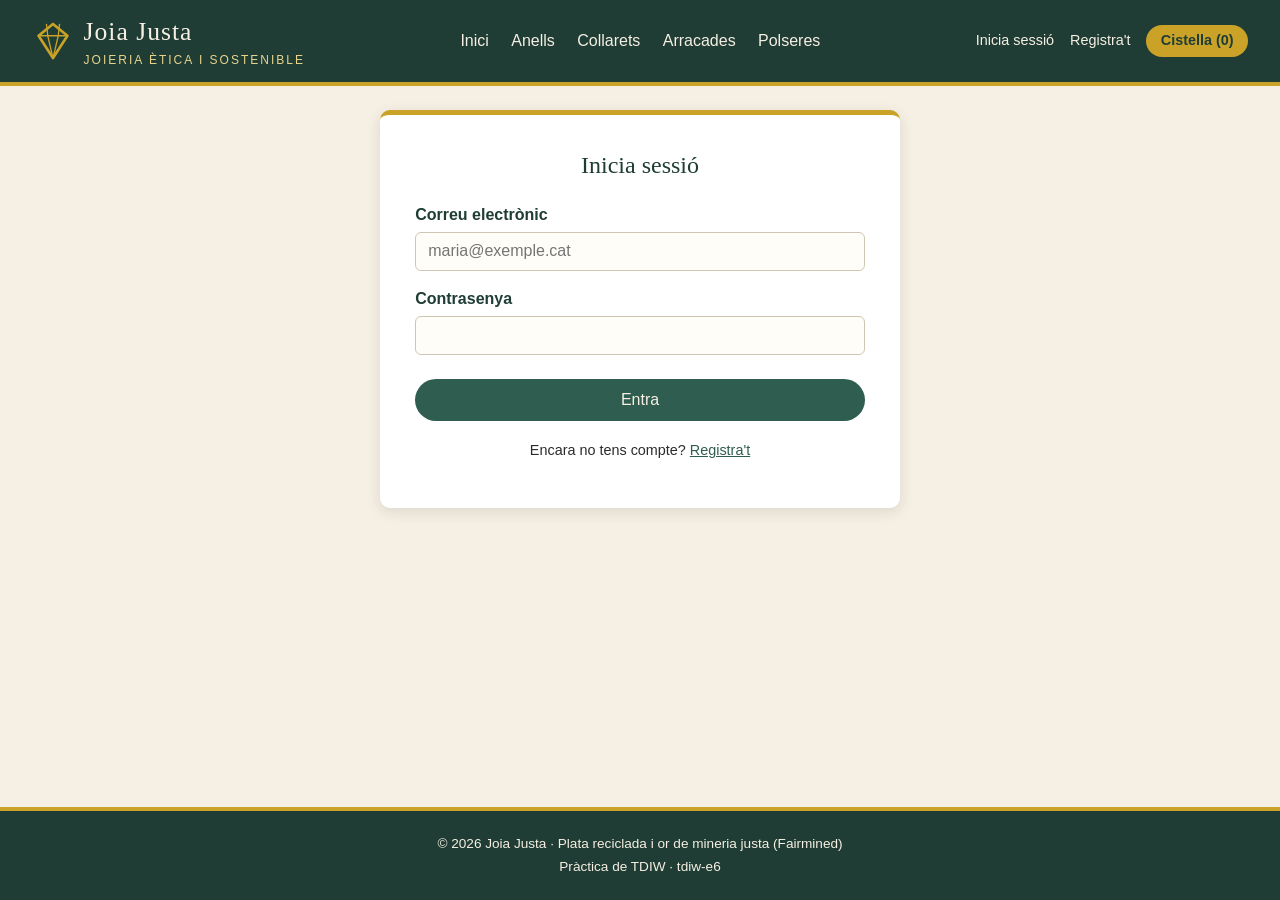
==== login.html @ aa1321f2 "Sessió 1: layout HTML5/CSS de la botiga Joia Justa Afegeix el control d'accés (.htaccess), les pàgin" ====
<!DOCTYPE html>
<html lang="ca">
<head>
    <meta charset="utf-8">
    <meta name="viewport" content="width=device-width, initial-scale=1">
    <title>Inicia sessió | Joia Justa</title>
    <link rel="stylesheet" href="css/estils.css">
</head>
<body>

<header class="capcalera">
    <a href="index.html" class="logo">
        <img src="img/logo.svg" alt="Logotip de Joia Justa">
        <span>Joia Justa<small>Joieria ètica i sostenible</small></span>
    </a>

    <nav class="menu">
        <ul>
            <li><a href="index.html">Inici</a></li>
            <li><a href="productes.html">Anells</a></li>
            <li><a href="productes.html">Collarets</a></li>
            <li><a href="productes.html">Arracades</a></li>
            <li><a href="productes.html">Polseres</a></li>
        </ul>
    </nav>

    <div class="usuari">
        <a href="login.html">Inicia sessió</a>
        <a href="registre.html">Registra't</a>
        <a href="#" class="cistella">Cistella (0)</a>
    </div>
</header>

<main>
    <section class="formulari">
        <h1>Inicia sessió</h1>

        <form action="#" method="post">
            <fieldset>
                <div class="camp">
                    <label for="email">Correu electrònic</label>
                    <input type="email" id="email" name="email" required
                           placeholder="maria@exemple.cat">
                </div>

                <div class="camp">
                    <label for="password">Contrasenya</label>
                    <input type="password" id="password" name="password" required
                           placeholder=" ">
                </div>

                <button type="submit" class="boto">Entra</button>
            </fieldset>
        </form>

        <p class="peu-formulari">Encara no tens compte? <a href="registre.html">Registra't</a></p>
    </section>
</main>

<footer class="peu">
    <p>&copy; 2026 Joia Justa &middot; Plata reciclada i or de mineria justa (Fairmined)</p>
    <p>Pràctica de TDIW &middot; tdiw-e6</p>
</footer>

</body>
</html>
---- css/estils.css ----
/* ==========================================================
   Joia Justa - Joieria ètica i sostenible
   Full d'estils principal
   ========================================================== */

:root {
    --verd-fosc: #1f3d35;
    --verd: #2f5d50;
    --verd-clar: #7fb7a4;
    --or: #c9a227;
    --or-clar: #e8d48b;
    --crema: #f6efe3;
    --blanc: #ffffff;
    --text: #2b2b2b;
    --text-suau: #6b6b6b;
    --robi: #b5475b;
    --radi: 10px;
    --ombra: 0 4px 14px rgba(31, 61, 53, 0.12);
}

* {
    box-sizing: border-box;
}

body {
    margin: 0;
    font-family: "Segoe UI", Helvetica, Arial, sans-serif;
    color: var(--text);
    background-color: var(--crema);
    line-height: 1.5;
    display: flex;
    flex-direction: column;
    min-height: 100vh;
}

h1, h2, h3 {
    font-family: Georgia, "Times New Roman", serif;
    color: var(--verd-fosc);
    font-weight: normal;
}

a {
    color: var(--verd);
}

img {
    max-width: 100%;
    display: block;
}

/* ---------- Capçalera ---------- */

.capcalera {
    background-color: var(--verd-fosc);
    color: var(--crema);
    padding: 0.8rem 2rem;
    display: flex;
    align-items: center;
    justify-content: space-between;
    flex-wrap: wrap;
    gap: 1rem;
    border-bottom: 4px solid var(--or);
}

.logo {
    display: flex;
    align-items: center;
    gap: 0.6rem;
    text-decoration: none;
    color: var(--crema);
}

.logo img {
    width: 42px;
    height: 42px;
}

.logo span {
    font-family: Georgia, serif;
    font-size: 1.6rem;
    letter-spacing: 1px;
}

.logo small {
    display: block;
    font-family: "Segoe UI", Helvetica, Arial, sans-serif;
    font-size: 0.75rem;
    color: var(--or-clar);
    letter-spacing: 2px;
    text-transform: uppercase;
}

.menu ul {
    list-style: none;
    margin: 0;
    padding: 0;
    display: flex;
    gap: 1.4rem;
    flex-wrap: wrap;
}

.menu a {
    color: var(--crema);
    text-decoration: none;
    padding-bottom: 2px;
    border-bottom: 2px solid transparent;
}

.menu a:hover,
.menu a.actiu {
    color: var(--or-clar);
    border-bottom-color: var(--or);
}

.usuari {
    display: flex;
    gap: 1rem;
    align-items: center;
}

.usuari a {
    color: var(--crema);
    text-decoration: none;
    font-size: 0.9rem;
}

.cistella {
    background-color: var(--or);
    color: var(--verd-fosc) !important;
    padding: 0.35rem 0.9rem;
    border-radius: 20px;
    font-weight: bold;
}

/* ---------- Contingut principal ---------- */

main {
    flex: 1;
    width: 100%;
    max-width: 1100px;
    margin: 0 auto;
    padding: 1.5rem 1rem 3rem;
}

.banner {
    text-align: center;
    padding: 2.5rem 1rem;
    margin-bottom: 2rem;
    background: linear-gradient(135deg, var(--verd) 0%, var(--verd-fosc) 100%);
    color: var(--crema);
    border-radius: var(--radi);
    box-shadow: var(--ombra);
}

.banner h1 {
    color: var(--crema);
    font-size: 2.2rem;
    margin: 0 0 0.5rem;
}

.banner p {
    margin: 0;
    color: var(--or-clar);
}

.ruta {
    font-size: 0.9rem;
    color: var(--text-suau);
    margin-bottom: 1rem;
}

.ruta a {
    color: var(--text-suau);
}

/* ---------- Graella de targetes (categories i productes) ---------- */

.graella {
    display: grid;
    grid-template-columns: repeat(auto-fill, minmax(220px, 1fr));
    gap: 1.5rem;
}

.targeta {
    background-color: var(--blanc);
    border-radius: var(--radi);
    overflow: hidden;
    box-shadow: var(--ombra);
    text-decoration: none;
    color: var(--text);
    display: flex;
    flex-direction: column;
    transition: transform 0.2s, box-shadow 0.2s;
}

.targeta:hover {
    transform: translateY(-4px);
    box-shadow: 0 8px 22px rgba(31, 61, 53, 0.22);
}

.targeta img {
    width: 100%;
    aspect-ratio: 1 / 1;
    object-fit: cover;
}

.targeta .info {
    padding: 0.9rem 1rem 1.1rem;
    border-top: 3px solid var(--or);
}

.targeta h2,
.targeta h3 {
    margin: 0 0 0.3rem;
    font-size: 1.2rem;
}

.targeta p {
    margin: 0;
    font-size: 0.9rem;
    color: var(--text-suau);
}

.preu {
    font-weight: bold;
    color: var(--verd) !important;
    font-size: 1.05rem !important;
    margin-top: 0.4rem !important;
}

.etiqueta {
    display: inline-block;
    font-size: 0.7rem;
    text-transform: uppercase;
    letter-spacing: 1px;
    background-color: var(--verd-clar);
    color: var(--verd-fosc);
    padding: 0.1rem 0.5rem;
    border-radius: 4px;
    margin-bottom: 0.4rem;
}

/* ---------- Valors (pàgina d'inici) ---------- */

.valors {
    display: grid;
    grid-template-columns: repeat(auto-fit, minmax(220px, 1fr));
    gap: 1rem;
    margin-top: 2.5rem;
}

.valors article {
    background-color: var(--blanc);
    border-left: 4px solid var(--or);
    padding: 1rem 1.2rem;
    border-radius: 0 var(--radi) var(--radi) 0;
}

.valors h3 {
    margin: 0 0 0.3rem;
}

.valors p {
    margin: 0;
    font-size: 0.9rem;
}

/* ---------- Detall de producte ---------- */

.detall {
    display: grid;
    grid-template-columns: 1fr 1fr;
    gap: 2.5rem;
    background-color: var(--blanc);
    padding: 2rem;
    border-radius: var(--radi);
    box-shadow: var(--ombra);
}

.detall img {
    border-radius: var(--radi);
    border: 1px solid var(--or-clar);
}

.detall h1 {
    margin-top: 0;
    font-size: 2rem;
}

.detall .preu {
    font-size: 1.6rem !important;
}

.caracteristiques {
    list-style: none;
    padding: 0;
    margin: 1rem 0;
}

.caracteristiques li {
    padding: 0.4rem 0;
    border-bottom: 1px dashed var(--or-clar);
}

.caracteristiques strong {
    color: var(--verd);
}

.afegir {
    display: flex;
    gap: 0.8rem;
    align-items: center;
    margin-top: 1.5rem;
}

.afegir input[type="number"] {
    width: 80px;
    flex: none;
}

/* ---------- Formularis ---------- */

.formulari {
    max-width: 520px;
    margin: 0 auto;
    background-color: var(--blanc);
    padding: 2rem 2.2rem;
    border-radius: var(--radi);
    box-shadow: var(--ombra);
    border-top: 5px solid var(--or);
}

.formulari h1 {
    margin-top: 0;
    text-align: center;
}

.formulari fieldset {
    min-width: 0;
    border: none;
    padding: 0;
    margin: 0;
}

.camp {
    display: flex;
    flex-direction: column;
    margin-bottom: 1rem;
}

.camp label {
    font-weight: 600;
    margin-bottom: 0.3rem;
    color: var(--verd-fosc);
}

.camp small {
    color: var(--text-suau);
    font-size: 0.8rem;
    margin-top: 0.2rem;
}

.dos-columnes {
    display: grid;
    grid-template-columns: 2fr 1fr;
    gap: 1rem;
}

input[type="text"],
input[type="email"],
input[type="password"],
input[type="number"] {
    padding: 0.6rem 0.75rem;
    border: 1px solid #cfc6b4;
    border-radius: 6px;
    font-size: 1rem;
    background-color: #fffdf8;
    width: 100%;
    min-width: 0;
}

input:focus {
    outline: none;
    border-color: var(--or);
    box-shadow: 0 0 0 3px rgba(201, 162, 39, 0.25);
}

/* Validació HTML5: marquem els camps incorrectes un cop l'usuari hi ha escrit */
input:not(:placeholder-shown):invalid {
    border-color: var(--robi);
}

input:not(:placeholder-shown):valid {
    border-color: var(--verd-clar);
}

.boto {
    display: inline-block;
    background-color: var(--verd);
    color: var(--crema);
    border: none;
    padding: 0.75rem 1.6rem;
    border-radius: 25px;
    font-size: 1rem;
    cursor: pointer;
    text-decoration: none;
    transition: background-color 0.2s;
}

.boto:hover {
    background-color: var(--verd-fosc);
}

.boto-or {
    background-color: var(--or);
    color: var(--verd-fosc);
}

.boto-or:hover {
    background-color: #b08c1d;
}

.formulari .boto {
    width: 100%;
    margin-top: 0.5rem;
}

.formulari .peu-formulari {
    text-align: center;
    margin-top: 1.2rem;
    font-size: 0.9rem;
}

/* ---------- Peu de pàgina ---------- */

.peu {
    background-color: var(--verd-fosc);
    color: var(--crema);
    text-align: center;
    padding: 1.2rem;
    font-size: 0.85rem;
    border-top: 4px solid var(--or);
}

.peu p {
    margin: 0.2rem 0;
}

/* ---------- Responsive ---------- */

@media (max-width: 720px) {
    .capcalera {
        flex-direction: column;
        padding: 1rem;
    }

    .detall {
        grid-template-columns: 1fr;
        padding: 1.2rem;
    }

    .dos-columnes {
        grid-template-columns: 1fr;
    }

    .formulari {
        padding: 1.5rem 1.2rem;
    }
}
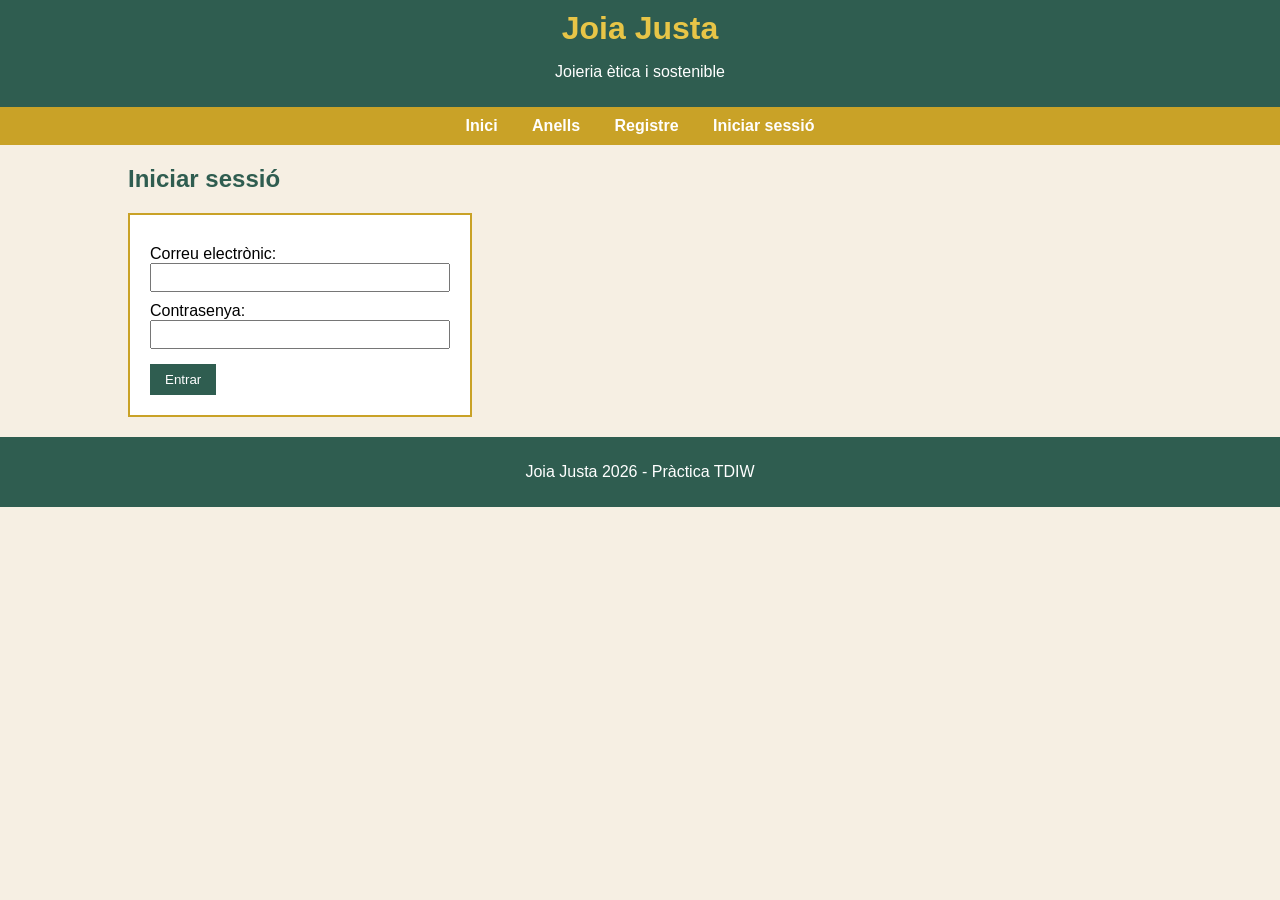
==== commit d40c672f: "Simplifica el HTML i el CSS de la sessió 1 Co-Authored-By: Claude Opus 5.5 <noreply@anthropic.com> C" ====
--- a/login.html
+++ b/login.html
@@ -2,64 +2,39 @@
 <html lang="ca">
 <head>
     <meta charset="utf-8">
-    <meta name="viewport" content="width=device-width, initial-scale=1">
-    <title>Inicia sessió | Joia Justa</title>
+    <title>Joia Justa - Iniciar sessió</title>
     <link rel="stylesheet" href="css/estils.css">
 </head>
 <body>
 
-<header class="capcalera">
-    <a href="index.html" class="logo">
-        <img src="img/logo.svg" alt="Logotip de Joia Justa">
-        <span>Joia Justa<small>Joieria ètica i sostenible</small></span>
-    </a>
-
-    <nav class="menu">
-        <ul>
-            <li><a href="index.html">Inici</a></li>
-            <li><a href="productes.html">Anells</a></li>
-            <li><a href="productes.html">Collarets</a></li>
-            <li><a href="productes.html">Arracades</a></li>
-            <li><a href="productes.html">Polseres</a></li>
-        </ul>
-    </nav>
-
-    <div class="usuari">
-        <a href="login.html">Inicia sessió</a>
-        <a href="registre.html">Registra't</a>
-        <a href="#" class="cistella">Cistella (0)</a>
-    </div>
+<header>
+    <h1>Joia Justa</h1>
+    <p>Joieria ètica i sostenible</p>
 </header>
 
+<nav>
+    <a href="index.html">Inici</a>
+    <a href="productes.html">Anells</a>
+    <a href="registre.html">Registre</a>
+    <a href="login.html">Iniciar sessió</a>
+</nav>
+
 <main>
-    <section class="formulari">
-        <h1>Inicia sessió</h1>
+    <h2>Iniciar sessió</h2>
 
-        <form action="#" method="post">
-            <fieldset>
-                <div class="camp">
-                    <label for="email">Correu electrònic</label>
-                    <input type="email" id="email" name="email" required
-                           placeholder="maria@exemple.cat">
-                </div>
+    <form class="formulari">
+        <label for="email">Correu electrònic:</label>
+        <input type="email" id="email" name="email" required>
 
-                <div class="camp">
-                    <label for="password">Contrasenya</label>
-                    <input type="password" id="password" name="password" required
-                           placeholder=" ">
-                </div>
+        <label for="password">Contrasenya:</label>
+        <input type="password" id="password" name="password" required>
 
-                <button type="submit" class="boto">Entra</button>
-            </fieldset>
-        </form>
-
-        <p class="peu-formulari">Encara no tens compte? <a href="registre.html">Registra't</a></p>
-    </section>
+        <button type="submit">Entrar</button>
+    </form>
 </main>
 
-<footer class="peu">
-    <p>&copy; 2026 Joia Justa &middot; Plata reciclada i or de mineria justa (Fairmined)</p>
-    <p>Pràctica de TDIW &middot; tdiw-e6</p>
+<footer>
+    <p>Joia Justa 2026 - Pràctica TDIW</p>
 </footer>
 
 </body>
--- a/css/estils.css
+++ b/css/estils.css
@@ -1,469 +1,102 @@
-/* ==========================================================
-   Joia Justa - Joieria ètica i sostenible
-   Full d'estils principal
-   ========================================================== */
-
-:root {
-    --verd-fosc: #1f3d35;
-    --verd: #2f5d50;
-    --verd-clar: #7fb7a4;
-    --or: #c9a227;
-    --or-clar: #e8d48b;
-    --crema: #f6efe3;
-    --blanc: #ffffff;
-    --text: #2b2b2b;
-    --text-suau: #6b6b6b;
-    --robi: #b5475b;
-    --radi: 10px;
-    --ombra: 0 4px 14px rgba(31, 61, 53, 0.12);
+body {
+    margin: 0;
+    font-family: Arial, sans-serif;
+    background-color: #f6efe3;
 }
 
-* {
+header {
+    background-color: #2f5d50;
+    color: white;
+    text-align: center;
+    padding: 10px;
+}
+
+header h1 {
+    margin: 0;
+    color: #e8c547;
+}
+
+nav {
+    background-color: #c9a227;
+    text-align: center;
+    padding: 10px;
+}
+
+nav a {
+    color: white;
+    text-decoration: none;
+    margin: 0 15px;
+    font-weight: bold;
+}
+
+nav a:hover {
+    text-decoration: underline;
+}
+
+main {
+    width: 80%;
+    margin: 20px auto;
+}
+
+h2 {
+    color: #2f5d50;
+}
+
+.caixa {
+    display: inline-block;
+    width: 200px;
+    margin: 10px;
+    padding: 10px;
+    background-color: white;
+    border: 2px solid #c9a227;
+    text-align: center;
+}
+
+.caixa img {
+    width: 100%;
+}
+
+.foto {
+    width: 300px;
+    float: left;
+    margin-right: 20px;
+    border: 2px solid #c9a227;
+}
+
+.detall {
+    overflow: hidden;
+}
+
+.formulari {
+    width: 300px;
+    background-color: white;
+    padding: 20px;
+    border: 2px solid #c9a227;
+}
+
+.formulari label {
+    display: block;
+    margin-top: 10px;
+}
+
+.formulari input {
+    width: 100%;
+    padding: 5px;
     box-sizing: border-box;
 }
 
-body {
-    margin: 0;
-    font-family: "Segoe UI", Helvetica, Arial, sans-serif;
-    color: var(--text);
-    background-color: var(--crema);
-    line-height: 1.5;
-    display: flex;
-    flex-direction: column;
-    min-height: 100vh;
+button {
+    margin-top: 15px;
+    padding: 8px 15px;
+    background-color: #2f5d50;
+    color: white;
+    border: none;
+    cursor: pointer;
 }
 
-h1, h2, h3 {
-    font-family: Georgia, "Times New Roman", serif;
-    color: var(--verd-fosc);
-    font-weight: normal;
+footer {
+    background-color: #2f5d50;
+    color: white;
+    text-align: center;
+    padding: 10px;
 }
-
-a {
-    color: var(--verd);
-}
-
-img {
-    max-width: 100%;
-    display: block;
-}
-
-/* ---------- Capçalera ---------- */
-
-.capcalera {
-    background-color: var(--verd-fosc);
-    color: var(--crema);
-    padding: 0.8rem 2rem;
-    display: flex;
-    align-items: center;
-    justify-content: space-between;
-    flex-wrap: wrap;
-    gap: 1rem;
-    border-bottom: 4px solid var(--or);
-}
-
-.logo {
-    display: flex;
-    align-items: center;
-    gap: 0.6rem;
-    text-decoration: none;
-    color: var(--crema);
-}
-
-.logo img {
-    width: 42px;
-    height: 42px;
-}
-
-.logo span {
-    font-family: Georgia, serif;
-    font-size: 1.6rem;
-    letter-spacing: 1px;
-}
-
-.logo small {
-    display: block;
-    font-family: "Segoe UI", Helvetica, Arial, sans-serif;
-    font-size: 0.75rem;
-    color: var(--or-clar);
-    letter-spacing: 2px;
-    text-transform: uppercase;
-}
-
-.menu ul {
-    list-style: none;
-    margin: 0;
-    padding: 0;
-    display: flex;
-    gap: 1.4rem;
-    flex-wrap: wrap;
-}
-
-.menu a {
-    color: var(--crema);
-    text-decoration: none;
-    padding-bottom: 2px;
-    border-bottom: 2px solid transparent;
-}
-
-.menu a:hover,
-.menu a.actiu {
-    color: var(--or-clar);
-    border-bottom-color: var(--or);
-}
-
-.usuari {
-    display: flex;
-    gap: 1rem;
-    align-items: center;
-}
-
-.usuari a {
-    color: var(--crema);
-    text-decoration: none;
-    font-size: 0.9rem;
-}
-
-.cistella {
-    background-color: var(--or);
-    color: var(--verd-fosc) !important;
-    padding: 0.35rem 0.9rem;
-    border-radius: 20px;
-    font-weight: bold;
-}
-
-/* ---------- Contingut principal ---------- */
-
-main {
-    flex: 1;
-    width: 100%;
-    max-width: 1100px;
-    margin: 0 auto;
-    padding: 1.5rem 1rem 3rem;
-}
-
-.banner {
-    text-align: center;
-    padding: 2.5rem 1rem;
-    margin-bottom: 2rem;
-    background: linear-gradient(135deg, var(--verd) 0%, var(--verd-fosc) 100%);
-    color: var(--crema);
-    border-radius: var(--radi);
-    box-shadow: var(--ombra);
-}
-
-.banner h1 {
-    color: var(--crema);
-    font-size: 2.2rem;
-    margin: 0 0 0.5rem;
-}
-
-.banner p {
-    margin: 0;
-    color: var(--or-clar);
-}
-
-.ruta {
-    font-size: 0.9rem;
-    color: var(--text-suau);
-    margin-bottom: 1rem;
-}
-
-.ruta a {
-    color: var(--text-suau);
-}
-
-/* ---------- Graella de targetes (categories i productes) ---------- */
-
-.graella {
-    display: grid;
-    grid-template-columns: repeat(auto-fill, minmax(220px, 1fr));
-    gap: 1.5rem;
-}
-
-.targeta {
-    background-color: var(--blanc);
-    border-radius: var(--radi);
-    overflow: hidden;
-    box-shadow: var(--ombra);
-    text-decoration: none;
-    color: var(--text);
-    display: flex;
-    flex-direction: column;
-    transition: transform 0.2s, box-shadow 0.2s;
-}
-
-.targeta:hover {
-    transform: translateY(-4px);
-    box-shadow: 0 8px 22px rgba(31, 61, 53, 0.22);
-}
-
-.targeta img {
-    width: 100%;
-    aspect-ratio: 1 / 1;
-    object-fit: cover;
-}
-
-.targeta .info {
-    padding: 0.9rem 1rem 1.1rem;
-    border-top: 3px solid var(--or);
-}
-
-.targeta h2,
-.targeta h3 {
-    margin: 0 0 0.3rem;
-    font-size: 1.2rem;
-}
-
-.targeta p {
-    margin: 0;
-    font-size: 0.9rem;
-    color: var(--text-suau);
-}
-
-.preu {
-    font-weight: bold;
-    color: var(--verd) !important;
-    font-size: 1.05rem !important;
-    margin-top: 0.4rem !important;
-}
-
-.etiqueta {
-    display: inline-block;
-    font-size: 0.7rem;
-    text-transform: uppercase;
-    letter-spacing: 1px;
-    background-color: var(--verd-clar);
-    color: var(--verd-fosc);
-    padding: 0.1rem 0.5rem;
-    border-radius: 4px;
-    margin-bottom: 0.4rem;
-}
-
-/* ---------- Valors (pàgina d'inici) ---------- */
-
-.valors {
-    display: grid;
-    grid-template-columns: repeat(auto-fit, minmax(220px, 1fr));
-    gap: 1rem;
-    margin-top: 2.5rem;
-}
-
-.valors article {
-    background-color: var(--blanc);
-    border-left: 4px solid var(--or);
-    padding: 1rem 1.2rem;
-    border-radius: 0 var(--radi) var(--radi) 0;
-}
-
-.valors h3 {
-    margin: 0 0 0.3rem;
-}
-
-.valors p {
-    margin: 0;
-    font-size: 0.9rem;
-}
-
-/* ---------- Detall de producte ---------- */
-
-.detall {
-    display: grid;
-    grid-template-columns: 1fr 1fr;
-    gap: 2.5rem;
-    background-color: var(--blanc);
-    padding: 2rem;
-    border-radius: var(--radi);
-    box-shadow: var(--ombra);
-}
-
-.detall img {
-    border-radius: var(--radi);
-    border: 1px solid var(--or-clar);
-}
-
-.detall h1 {
-    margin-top: 0;
-    font-size: 2rem;
-}
-
-.detall .preu {
-    font-size: 1.6rem !important;
-}
-
-.caracteristiques {
-    list-style: none;
-    padding: 0;
-    margin: 1rem 0;
-}
-
-.caracteristiques li {
-    padding: 0.4rem 0;
-    border-bottom: 1px dashed var(--or-clar);
-}
-
-.caracteristiques strong {
-    color: var(--verd);
-}
-
-.afegir {
-    display: flex;
-    gap: 0.8rem;
-    align-items: center;
-    margin-top: 1.5rem;
-}
-
-.afegir input[type="number"] {
-    width: 80px;
-    flex: none;
-}
-
-/* ---------- Formularis ---------- */
-
-.formulari {
-    max-width: 520px;
-    margin: 0 auto;
-    background-color: var(--blanc);
-    padding: 2rem 2.2rem;
-    border-radius: var(--radi);
-    box-shadow: var(--ombra);
-    border-top: 5px solid var(--or);
-}
-
-.formulari h1 {
-    margin-top: 0;
-    text-align: center;
-}
-
-.formulari fieldset {
-    min-width: 0;
-    border: none;
-    padding: 0;
-    margin: 0;
-}
-
-.camp {
-    display: flex;
-    flex-direction: column;
-    margin-bottom: 1rem;
-}
-
-.camp label {
-    font-weight: 600;
-    margin-bottom: 0.3rem;
-    color: var(--verd-fosc);
-}
-
-.camp small {
-    color: var(--text-suau);
-    font-size: 0.8rem;
-    margin-top: 0.2rem;
-}
-
-.dos-columnes {
-    display: grid;
-    grid-template-columns: 2fr 1fr;
-    gap: 1rem;
-}
-
-input[type="text"],
-input[type="email"],
-input[type="password"],
-input[type="number"] {
-    padding: 0.6rem 0.75rem;
-    border: 1px solid #cfc6b4;
-    border-radius: 6px;
-    font-size: 1rem;
-    background-color: #fffdf8;
-    width: 100%;
-    min-width: 0;
-}
-
-input:focus {
-    outline: none;
-    border-color: var(--or);
-    box-shadow: 0 0 0 3px rgba(201, 162, 39, 0.25);
-}
-
-/* Validació HTML5: marquem els camps incorrectes un cop l'usuari hi ha escrit */
-input:not(:placeholder-shown):invalid {
-    border-color: var(--robi);
-}
-
-input:not(:placeholder-shown):valid {
-    border-color: var(--verd-clar);
-}
-
-.boto {
-    display: inline-block;
-    background-color: var(--verd);
-    color: var(--crema);
-    border: none;
-    padding: 0.75rem 1.6rem;
-    border-radius: 25px;
-    font-size: 1rem;
-    cursor: pointer;
-    text-decoration: none;
-    transition: background-color 0.2s;
-}
-
-.boto:hover {
-    background-color: var(--verd-fosc);
-}
-
-.boto-or {
-    background-color: var(--or);
-    color: var(--verd-fosc);
-}
-
-.boto-or:hover {
-    background-color: #b08c1d;
-}
-
-.formulari .boto {
-    width: 100%;
-    margin-top: 0.5rem;
-}
-
-.formulari .peu-formulari {
-    text-align: center;
-    margin-top: 1.2rem;
-    font-size: 0.9rem;
-}
-
-/* ---------- Peu de pàgina ---------- */
-
-.peu {
-    background-color: var(--verd-fosc);
-    color: var(--crema);
-    text-align: center;
-    padding: 1.2rem;
-    font-size: 0.85rem;
-    border-top: 4px solid var(--or);
-}
-
-.peu p {
-    margin: 0.2rem 0;
-}
-
-/* ---------- Responsive ---------- */
-
-@media (max-width: 720px) {
-    .capcalera {
-        flex-direction: column;
-        padding: 1rem;
-    }
-
-    .detall {
-        grid-template-columns: 1fr;
-        padding: 1.2rem;
-    }
-
-    .dos-columnes {
-        grid-template-columns: 1fr;
-    }
-
-    .formulari {
-        padding: 1.5rem 1.2rem;
-    }
-}
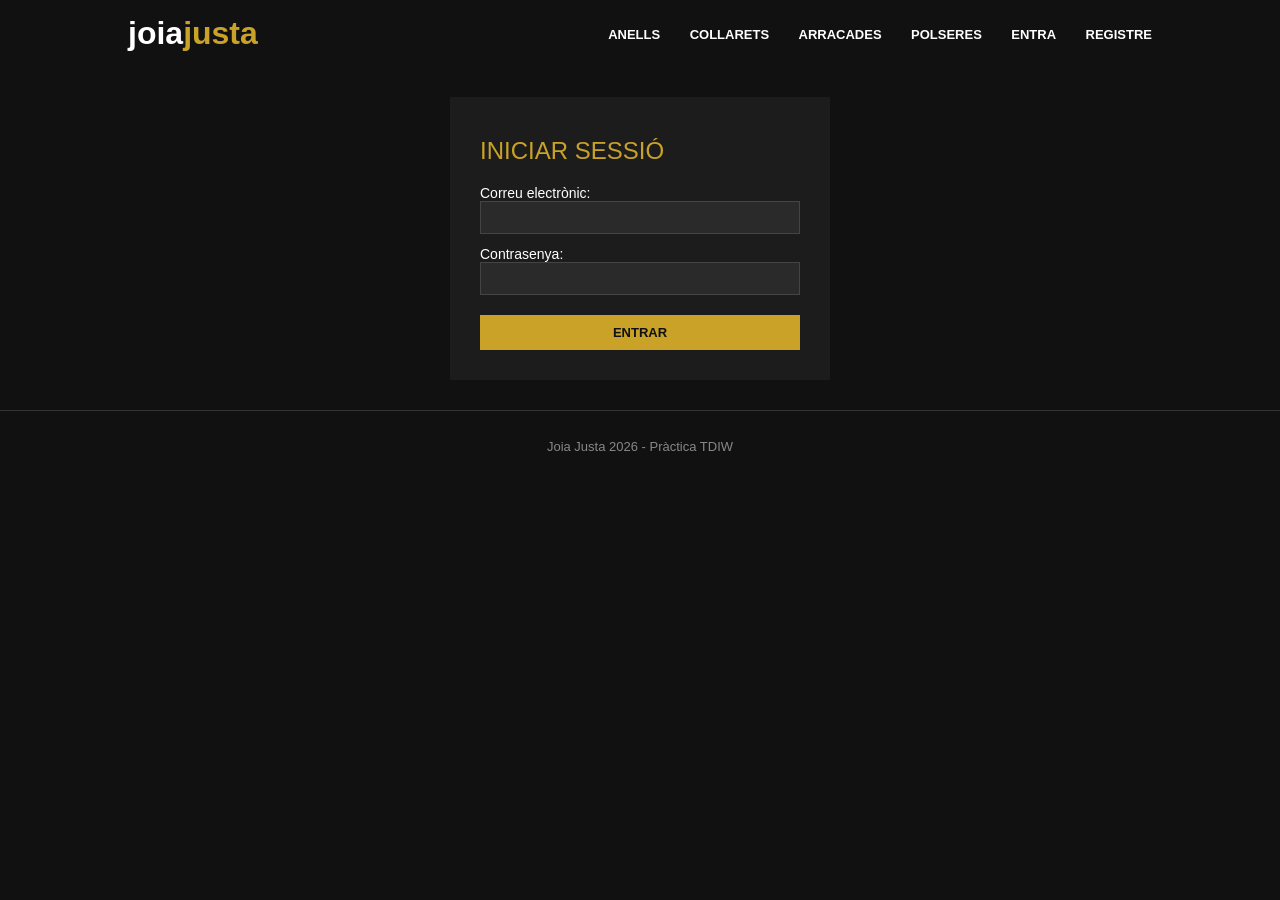
==== commit 39d692bf: "Nou disseny fosc: capçalera amb menú, portada i franja de categories Co-Authored-By: Claude Opus 5.5" ====
--- a/login.html
+++ b/login.html
@@ -2,34 +2,35 @@
 <html lang="ca">
 <head>
     <meta charset="utf-8">
-    <title>Joia Justa - Iniciar sessió</title>
+    <title>Joia Justa - Entra</title>
     <link rel="stylesheet" href="css/estils.css">
 </head>
 <body>
 
 <header>
-    <h1>Joia Justa</h1>
-    <p>Joieria ètica i sostenible</p>
+    <a href="index.html" class="logo">joia<span>justa</span></a>
+
+    <nav>
+        <a href="productes.html">Anells</a>
+        <a href="productes.html">Collarets</a>
+        <a href="productes.html">Arracades</a>
+        <a href="productes.html">Polseres</a>
+        <a href="login.html">Entra</a>
+        <a href="registre.html">Registre</a>
+    </nav>
 </header>
 
-<nav>
-    <a href="index.html">Inici</a>
-    <a href="productes.html">Anells</a>
-    <a href="registre.html">Registre</a>
-    <a href="login.html">Iniciar sessió</a>
-</nav>
+<main>
+    <form class="formulari">
+        <h2>Iniciar sessió</h2>
 
-<main>
-    <h2>Iniciar sessió</h2>
-
-    <form class="formulari">
         <label for="email">Correu electrònic:</label>
         <input type="email" id="email" name="email" required>
 
         <label for="password">Contrasenya:</label>
         <input type="password" id="password" name="password" required>
 
-        <button type="submit">Entrar</button>
+        <button type="submit" class="boto">Entrar</button>
     </form>
 </main>
 
--- a/css/estils.css
+++ b/css/estils.css
@@ -1,102 +1,199 @@
 body {
     margin: 0;
     font-family: Arial, sans-serif;
-    background-color: #f6efe3;
+    background-color: #111111;
+    color: white;
 }
 
-header {
-    background-color: #2f5d50;
+a {
     color: white;
-    text-align: center;
-    padding: 10px;
+    text-decoration: none;
 }
 
-header h1 {
-    margin: 0;
-    color: #e8c547;
+/* Capçalera */
+
+header {
+    display: flex;
+    justify-content: space-between;
+    align-items: center;
+    padding: 15px 10%;
+    background-color: #111111;
 }
 
-nav {
-    background-color: #c9a227;
-    text-align: center;
-    padding: 10px;
+.logo {
+    font-size: 32px;
+    font-weight: bold;
+}
+
+.logo span {
+    color: #c9a227;
 }
 
 nav a {
-    color: white;
-    text-decoration: none;
-    margin: 0 15px;
+    margin-left: 25px;
+    font-size: 13px;
     font-weight: bold;
+    text-transform: uppercase;
 }
 
 nav a:hover {
-    text-decoration: underline;
+    color: #c9a227;
 }
+
+/* Portada */
+
+.portada {
+    background-color: #1c1c1c;
+    text-align: center;
+    padding: 80px 20px;
+}
+
+.portada img {
+    width: 100px;
+}
+
+.portada h1 {
+    font-weight: normal;
+    font-size: 40px;
+    margin: 30px 0 10px;
+}
+
+.portada p {
+    margin-bottom: 30px;
+}
+
+.boto {
+    background-color: #c9a227;
+    color: #111111;
+    padding: 10px 20px;
+    font-size: 13px;
+    font-weight: bold;
+    text-transform: uppercase;
+    border: none;
+    cursor: pointer;
+}
+
+.boto:hover {
+    background-color: #e8c547;
+}
+
+/* Franja de categories */
+
+.categories {
+    display: flex;
+}
+
+.categoria {
+    width: 25%;
+    position: relative;
+}
+
+.categoria img {
+    width: 100%;
+    display: block;
+}
+
+.categoria span {
+    position: absolute;
+    bottom: 15px;
+    left: 15px;
+    font-size: 20px;
+    text-transform: uppercase;
+    background-color: #111111;
+    padding: 5px 10px;
+}
+
+.categoria:hover img {
+    opacity: 0.7;
+}
+
+/* Pàgines interiors */
 
 main {
     width: 80%;
-    margin: 20px auto;
+    margin: 30px auto;
 }
 
 h2 {
-    color: #2f5d50;
+    color: #c9a227;
+    font-weight: normal;
+    text-transform: uppercase;
+}
+
+.productes {
+    display: flex;
+    gap: 20px;
 }
 
 .caixa {
-    display: inline-block;
-    width: 200px;
-    margin: 10px;
-    padding: 10px;
-    background-color: white;
-    border: 2px solid #c9a227;
+    width: 25%;
+    background-color: #1c1c1c;
     text-align: center;
+    padding-bottom: 10px;
 }
 
 .caixa img {
     width: 100%;
 }
 
-.foto {
-    width: 300px;
-    float: left;
-    margin-right: 20px;
-    border: 2px solid #c9a227;
+.caixa p {
+    color: #c9a227;
 }
 
 .detall {
-    overflow: hidden;
+    display: flex;
+    gap: 30px;
 }
 
+.detall img {
+    width: 350px;
+}
+
+.preu {
+    font-size: 28px;
+    color: #c9a227;
+}
+
+/* Formularis */
+
 .formulari {
-    width: 300px;
-    background-color: white;
-    padding: 20px;
-    border: 2px solid #c9a227;
+    width: 320px;
+    margin: 0 auto;
+    background-color: #1c1c1c;
+    padding: 20px 30px 30px;
 }
 
 .formulari label {
     display: block;
-    margin-top: 10px;
+    margin-top: 12px;
+    font-size: 14px;
 }
 
 .formulari input {
     width: 100%;
-    padding: 5px;
+    padding: 8px;
     box-sizing: border-box;
+    background-color: #2a2a2a;
+    color: white;
+    border: 1px solid #444444;
 }
 
-button {
-    margin-top: 15px;
-    padding: 8px 15px;
-    background-color: #2f5d50;
-    color: white;
-    border: none;
-    cursor: pointer;
+.formulari .boto {
+    width: 100%;
+    margin-top: 20px;
 }
 
+input[type="number"] {
+    width: 60px;
+    padding: 5px;
+}
+
+/* Peu */
+
 footer {
-    background-color: #2f5d50;
-    color: white;
     text-align: center;
-    padding: 10px;
+    padding: 15px;
+    font-size: 13px;
+    color: #888888;
+    border-top: 1px solid #333333;
 }
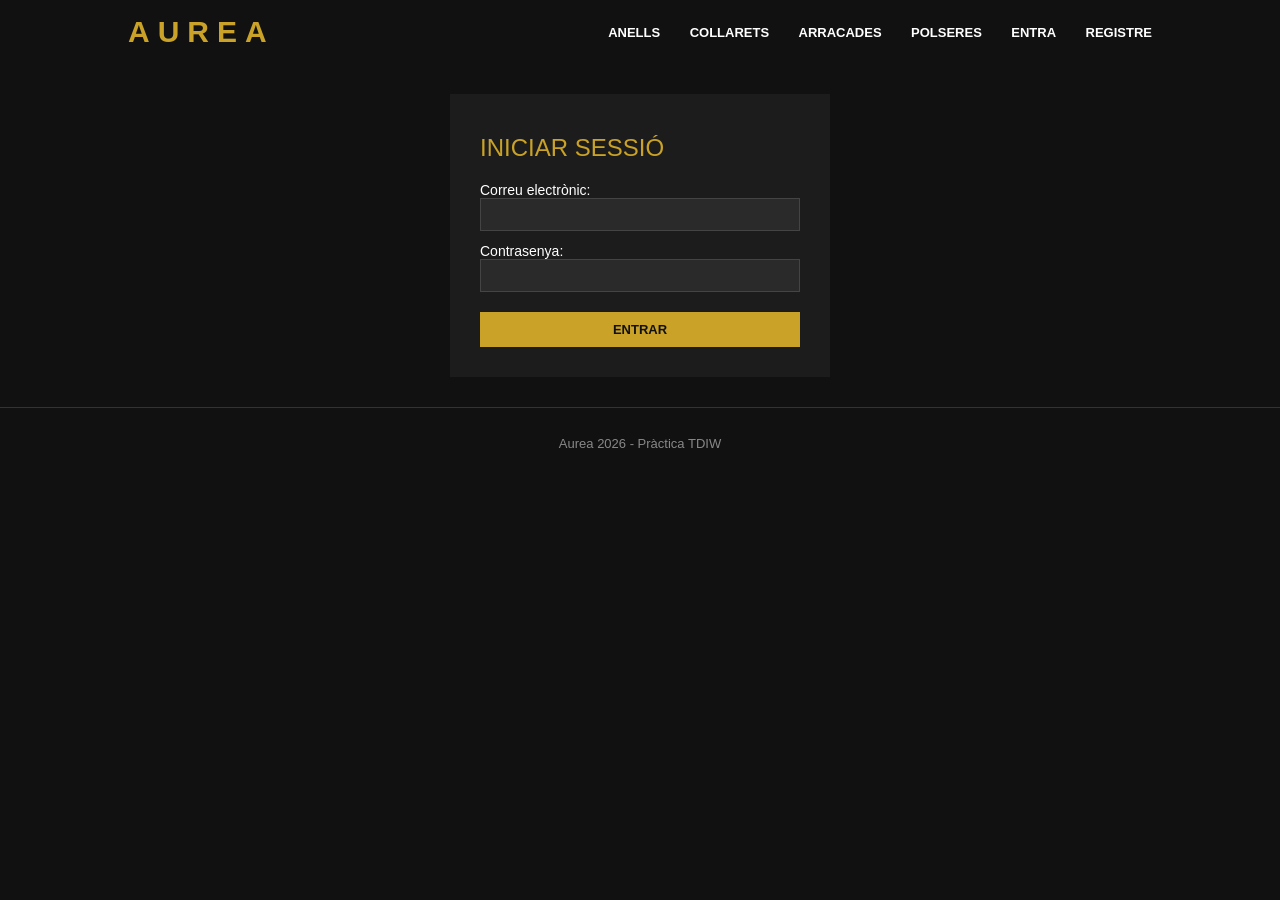
==== commit d0962dc9: "Canvia el nom de la botiga a Aurea Co-Authored-By: Claude Opus 5.5 <noreply@anthropic.com> Claude-Se" ====
--- a/login.html
+++ b/login.html
@@ -2,13 +2,13 @@
 <html lang="ca">
 <head>
     <meta charset="utf-8">
-    <title>Joia Justa - Entra</title>
+    <title>Aurea - Entra</title>
     <link rel="stylesheet" href="css/estils.css">
 </head>
 <body>
 
 <header>
-    <a href="index.html" class="logo">joia<span>justa</span></a>
+    <a href="index.html" class="logo">AUREA</a>
 
     <nav>
         <a href="productes.html">Anells</a>
@@ -35,7 +35,7 @@
 </main>
 
 <footer>
-    <p>Joia Justa 2026 - Pràctica TDIW</p>
+    <p>Aurea 2026 - Pràctica TDIW</p>
 </footer>
 
 </body>
--- a/css/estils.css
+++ b/css/estils.css
@@ -21,11 +21,9 @@
 }
 
 .logo {
-    font-size: 32px;
+    font-size: 30px;
     font-weight: bold;
-}
-
-.logo span {
+    letter-spacing: 8px;
     color: #c9a227;
 }
 
